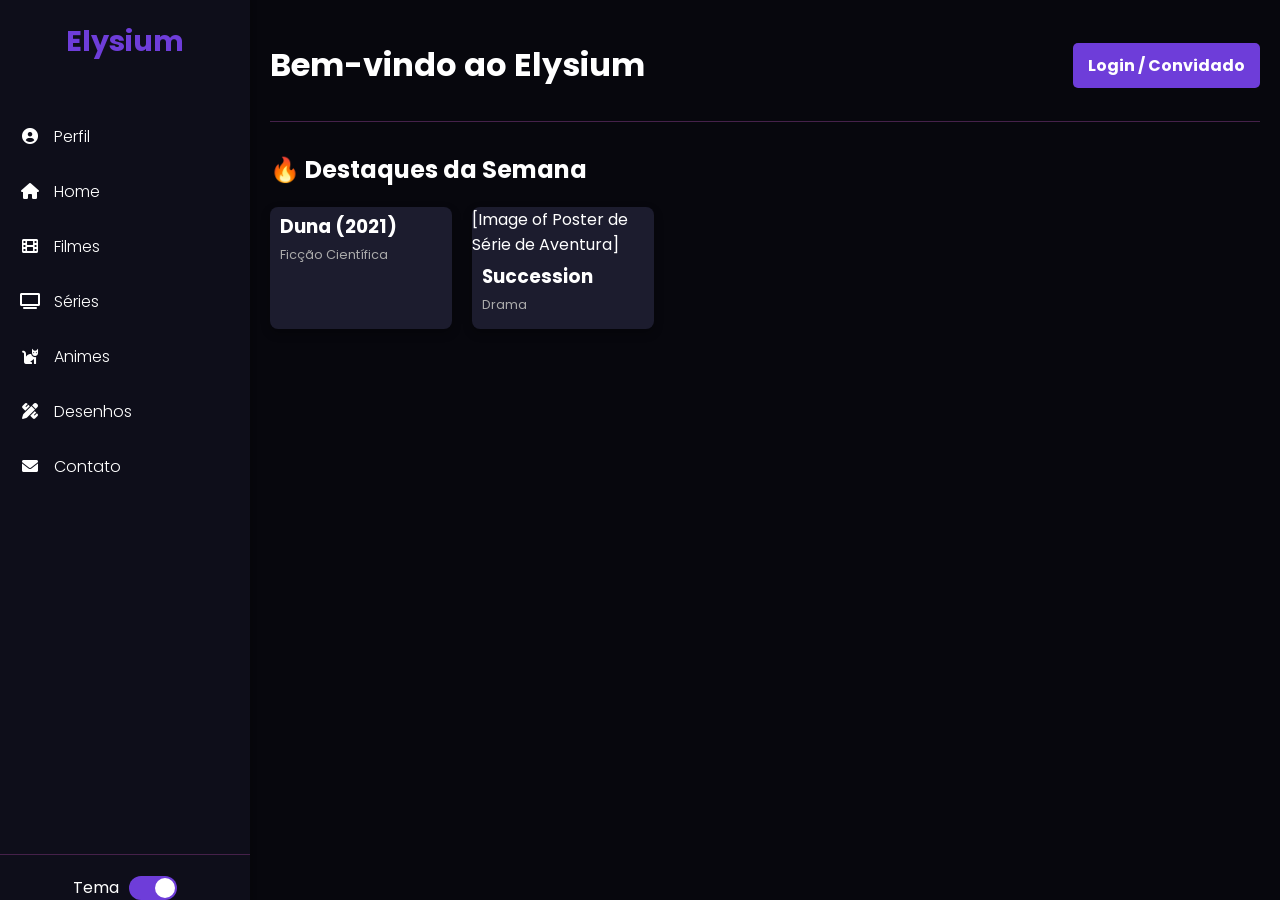
==== index.html @ 8207a184 "Add files via upload" ====
<!DOCTYPE html>
<html lang="pt-BR">
<head>
    <meta charset="UTF-8">
    <meta name="viewport" content="width=device-width, initial-scale=1.0">
    <title>Elysium | Filmes e Séries</title>
    <link href="https://fonts.googleapis.com/css2?family=Poppins:wght@300;700&display=swap" rel="stylesheet">
    <link rel="stylesheet" href="style.css">
    <link rel="stylesheet" href="https://cdnjs.cloudflare.com/ajax/libs/font-awesome/6.0.0-beta3/css/all.min.css">
</head>
<body class="dark-theme"> <nav id="sidebar">
        <div class="logo">Elysium</div>
        
        <ul>
            <li><a href="#perfil" class="nav-link"><i class="fas fa-user-circle"></i> Perfil</a></li>
            <li><a href="#home" class="nav-link"><i class="fas fa-home"></i> Home</a></li>
            <li><a href="#filmes" class="nav-link"><i class="fas fa-film"></i> Filmes</a></li>
            <li><a href="#series" class="nav-link"><i class="fas fa-tv"></i> Séries</a></li>
            <li><a href="#animes" class="nav-link"><i class="fas fa-cat"></i> Animes</a></li>
            <li><a href="#desenhos" class="nav-link"><i class="fas fa-pencil-ruler"></i> Desenhos</a></li>
            <li><a href="#contato" class="nav-link"><i class="fas fa-envelope"></i> Contato</a></li>
        </ul>

        <div class="theme-switch-wrapper">
            <span>Tema</span>
            <input type="checkbox" id="theme-switch" checked> <label for="theme-switch" class="switch-label"></label>
        </div>
    </nav>

    <main id="content">
        <header>
            <button id="menu-toggle" class="mobile-only"><i class="fas fa-bars"></i></button>
            <h1>Bem-vindo ao Elysium</h1>
            <a href="login.html" class="btn-login-guest">Login / Convidado</a>
        </header>

        <section id="home" class="active-section">
            <h2>🔥 Destaques da Semana</h2>
            <div class="content-grid">
                <div class="media-card" data-video-src="url_do_video_1.mp4">
                    
                    <h3>Duna (2021)</h3>
                    <p>Ficção Científica</p>
                </div>
                <div class="media-card" data-video-src="url_do_video_2.mp4">
                    

[Image of Poster de Série de Aventura]

                    <h3>Succession</h3>
                    <p>Drama</p>
                </div>
                </div>
        </section>

        <section id="filmes" class="hidden-section"><h2>🎬 Filmes</h2></section>
        <section id="series" class="hidden-section"><h2>📺 Séries</h2></section>
        <section id="animes" class="hidden-section"><h2>🌸 Animes</h2></section>
        <section id="desenhos" class="hidden-section"><h2>✏️ Desenhos Animados</h2></section>
        <section id="contato" class="hidden-section"><h2>✉️ Contato</h2></section>
        <section id="perfil" class="hidden-section"><h2>👤 Meu Perfil</h2></section>
    </main>

    <div id="video-modal" class="modal">
        <div class="modal-content">
            <span class="close-btn">&times;</span>
            <div class="video-player">
                <iframe id="video-frame" src="" frameborder="0" allowfullscreen></iframe>
            </div>
        </div>
    </div>

    <script src="script.js"></script>
</body>
</html>
---- style.css ----
/* Importando a Fonte Poppins */
body {
    font-family: 'Poppins', sans-serif;
    margin: 0;
    padding: 0;
    min-height: 100vh; /* Garante que o corpo ocupe toda a altura */
    transition: background-color 0.4s, color 0.4s; /* Transição suave para a mudança de tema */
    display: flex; /* Habilita o layout flexível para o menu e conteúdo */
}

/* 4. Paleta de Cores e Temas */

/* Cores Base da Paleta */
:root {
    --primary-color: #6E3DD9; /* Roxo principal, inspirado na HBO Max */
    --secondary-color: #45214A; /* Roxo escuro para detalhes */
    --accent-color: #f7b731; /* Cor de destaque (opcional para botões) */
    --text-light: #ffffff; /* Texto claro */
    --text-dark: #000000; /* Texto escuro */
}

/* Tema DARK */
.dark-theme {
    --bg-main: #07070D; /* Fundo principal escuro */
    --bg-card: #1c1c2e; /* Fundo de cards/elementos */
    --bg-sidebar: #0e0e1a; /* Fundo da barra lateral */
    --text-color: var(--text-light);
    --hover-color: var(--primary-color);
}

/* Tema LIGHT */
.light-theme {
    --bg-main: #f0f0f5;
    --bg-card: #ffffff;
    --bg-sidebar: #ffffff;
    --text-color: var(--text-dark);
    --hover-color: var(--secondary-color);
}

/* 2. Responsividade e Layout Principal */

/* Sidebar - Menu Lateral */
#sidebar {
    width: 250px;
    background-color: var(--bg-sidebar);
    color: var(--text-color);
    padding: 20px 0;
    box-shadow: 2px 0 5px rgba(0, 0, 0, 0.2);
    display: flex;
    flex-direction: column;
    position: fixed; /* Fixa o menu lateral */
    height: 100%;
    z-index: 1000;
    transition: transform 0.3s ease-in-out; /* Para animação mobile */
}

.logo {
    font-weight: 700; /* Poppins Bold */
    font-size: 1.8em;
    text-align: center;
    color: var(--primary-color);
    margin-bottom: 30px;
}

#sidebar ul {
    list-style: none;
    padding: 0;
    flex-grow: 1;
}

#sidebar ul li a {
    display: block;
    padding: 15px 20px;
    text-decoration: none;
    color: var(--text-color);
    font-weight: 300; /* Poppins Light */
    transition: background-color 0.3s, color 0.3s; /* 3. Animação suave */
}

#sidebar ul li a:hover {
    background-color: var(--primary-color);
    color: var(--text-light);
}

#sidebar ul li a i {
    margin-right: 10px;
    width: 20px; /* Garante alinhamento dos ícones */
    text-align: center;
}

/* Conteúdo Principal */
#content {
    flex-grow: 1;
    margin-left: 250px; /* Espaço para a sidebar fixa */
    background-color: var(--bg-main);
    color: var(--text-color);
    padding: 20px;
    width: calc(100% - 250px);
    transition: margin-left 0.3s ease-in-out; /* Para animação mobile */
}

#content header {
    display: flex;
    justify-content: space-between;
    align-items: center;
    margin-bottom: 30px;
    padding-bottom: 10px;
    border-bottom: 1px solid var(--secondary-color);
}

.btn-login-guest {
    background-color: var(--primary-color);
    color: var(--text-light);
    padding: 10px 15px;
    text-decoration: none;
    border-radius: 5px;
    font-weight: 700;
    transition: background-color 0.3s;
}

.btn-login-guest:hover {
    background-color: var(--secondary-color);
}

/* Seções de Conteúdo (Animação de Redirecionamento) */
.hidden-section {
    display: none;
    opacity: 0;
    transition: opacity 0.5s ease;
}

.active-section {
    display: block;
    opacity: 1;
    animation: fadeIn 0.5s ease-in-out; /* 3. Animação de redirecionamento */
}

@keyframes fadeIn {
    from { opacity: 0; transform: translateY(10px); }
    to { opacity: 1; transform: translateY(0); }
}

/* Grid de Conteúdo (Filmes/Séries) */
.content-grid {
    display: grid;
    grid-template-columns: repeat(auto-fill, minmax(180px, 1fr));
    gap: 20px;
}

.media-card {
    background-color: var(--bg-card);
    border-radius: 8px;
    overflow: hidden;
    cursor: pointer;
    box-shadow: 0 4px 10px rgba(0, 0, 0, 0.3);
    transition: transform 0.3s, box-shadow 0.3s;
}

.media-card:hover {
    transform: translateY(-5px);
    box-shadow: 0 8px 15px rgba(0, 0, 0, 0.5);
}

.media-card h3, .media-card p {
    padding: 0 10px;
    margin: 5px 0;
}

.media-card p {
    font-size: 0.8em;
    color: #aaa;
    padding-bottom: 10px;
}

/* 5. Estilo do Player Sobreposto (Modal) */
.modal {
    display: none; /* Escondido por padrão */
    position: fixed;
    z-index: 2000;
    left: 0;
    top: 0;
    width: 100%;
    height: 100%;
    overflow: auto;
    background-color: rgba(0, 0, 0, 0.95); /* Fundo escuro semi-transparente */
}

.modal-content {
    background-color: #000;
    margin: 5% auto; /* 5% do topo e centralizado */
    padding: 20px;
    border-radius: 10px;
    width: 90%;
    max-width: 1200px; /* Largura máxima do player */
    position: relative;
    box-shadow: 0 5px 15px rgba(0, 0, 0, 0.5);
}

.close-btn {
    color: #aaa;
    float: right;
    font-size: 35px;
    font-weight: bold;
    cursor: pointer;
    position: absolute;
    top: 10px;
    right: 25px;
    z-index: 2001;
}

.close-btn:hover,
.close-btn:focus {
    color: var(--primary-color);
    text-decoration: none;
}

.video-player {
    position: relative;
    padding-bottom: 56.25%; /* Proporção 16:9 */
    height: 0;
    overflow: hidden;
}

.video-player iframe {
    position: absolute;
    top: 0;
    left: 0;
    width: 100%;
    height: 100%;
}

/* Alternador de Tema (Theme Switch) */
.theme-switch-wrapper {
    display: flex;
    align-items: center;
    justify-content: center;
    margin-top: auto; /* Empurra para o final da sidebar */
    padding: 20px 0;
    border-top: 1px solid var(--secondary-color);
}

.theme-switch-wrapper span {
    margin-right: 10px;
}

.switch-label {
    display: inline-block;
    width: 48px;
    height: 24px;
    background-color: #ccc;
    border-radius: 12px;
    position: relative;
    cursor: pointer;
    transition: background-color 0.3s;
}

#theme-switch {
    display: none;
}

.switch-label::after {
    content: '';
    position: absolute;
    width: 20px;
    height: 20px;
    border-radius: 50%;
    background-color: var(--text-light);
    top: 2px;
    left: 2px;
    transition: transform 0.3s;
}

#theme-switch:checked + .switch-label {
    background-color: var(--primary-color); /* Roxo quando Dark (checado) */
}

#theme-switch:checked + .switch-label::after {
    transform: translateX(24px); /* Move para a direita no tema Dark */
    background-color: #fff;
}


/* 2. Responsividade */

.mobile-only {
    display: none; /* Esconde o botão de toggle em desktops */
}

/* Para telas menores que 768px (Tablets e Smartphones) */
@media (max-width: 768px) {
    /* Menu lateral */
    #sidebar {
        width: 200px; /* Largura menor no mobile */
        transform: translateX(-200px); /* Esconde o menu fora da tela */
    }

    /* Mostrar a sidebar quando a classe 'active' for adicionada pelo JS */
    #sidebar.active {
        transform: translateX(0);
    }
    
    /* Conteúdo principal ocupa 100% da largura, sem margem */
    #content {
        margin-left: 0; 
        width: 100%;
    }

    /* Traz o botão de menu de volta no mobile */
    .mobile-only {
        display: block;
        background: none;
        border: none;
        color: var(--text-color);
        font-size: 1.5em;
        cursor: pointer;
        padding: 0;
    }

    /* Ajuste para o cabeçalho no mobile */
    #content header h1 {
        font-size: 1.2em;
        margin-right: auto; /* Empurra o botão de login */
    }
    
    .btn-login-guest {
        padding: 8px 12px;
        font-size: 0.9em;
    }
}
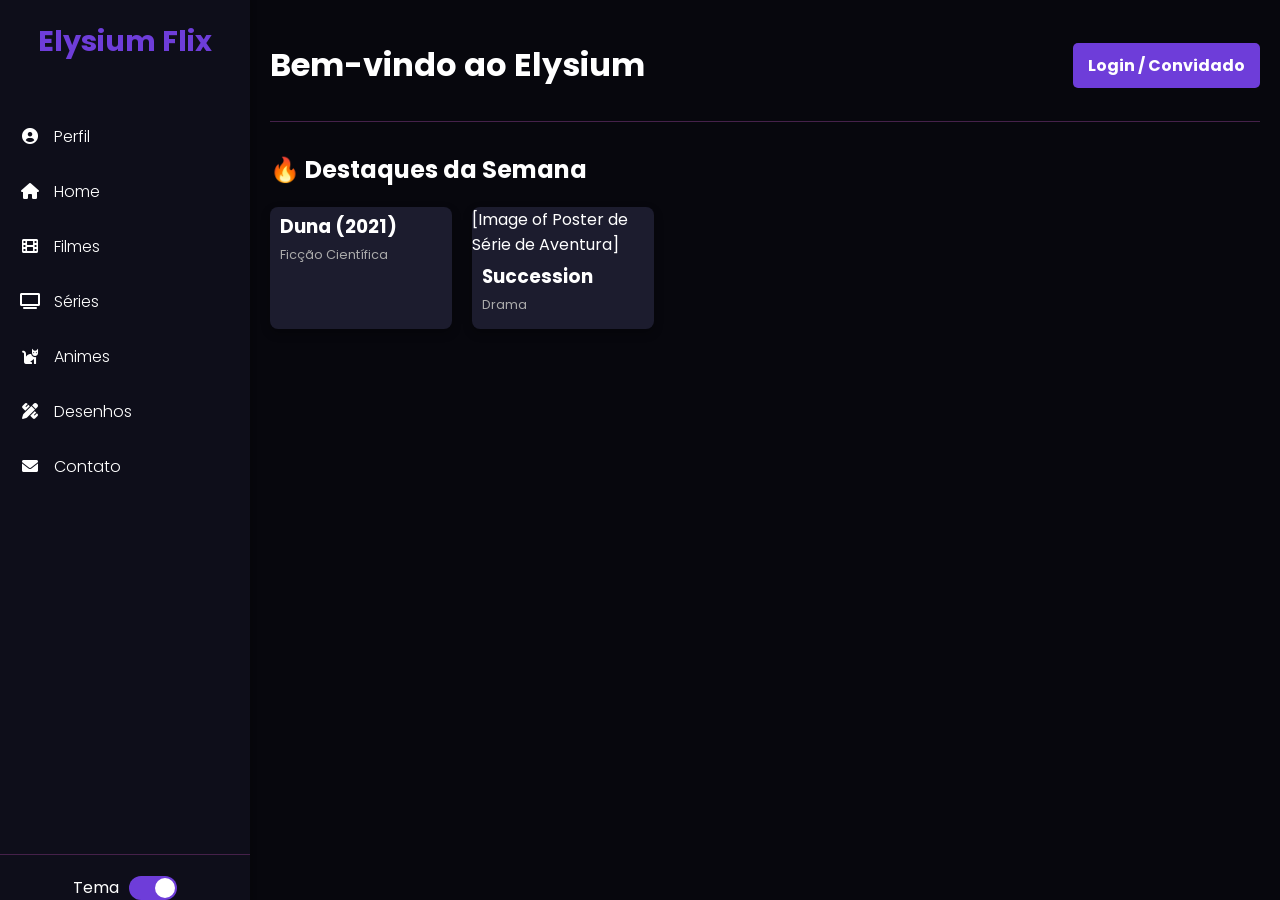
==== commit 7f65647a: "Update index.html" ====
--- a/index.html
+++ b/index.html
@@ -3,13 +3,13 @@
 <head>
     <meta charset="UTF-8">
     <meta name="viewport" content="width=device-width, initial-scale=1.0">
-    <title>Elysium | Filmes e Séries</title>
+    <title>Elysium Flix | Filmes e Séries</title>
     <link href="https://fonts.googleapis.com/css2?family=Poppins:wght@300;700&display=swap" rel="stylesheet">
     <link rel="stylesheet" href="style.css">
     <link rel="stylesheet" href="https://cdnjs.cloudflare.com/ajax/libs/font-awesome/6.0.0-beta3/css/all.min.css">
 </head>
 <body class="dark-theme"> <nav id="sidebar">
-        <div class="logo">Elysium</div>
+        <div class="logo">Elysium Flix</div>
         
         <ul>
             <li><a href="#perfil" class="nav-link"><i class="fas fa-user-circle"></i> Perfil</a></li>
@@ -72,4 +72,5 @@
 
     <script src="script.js"></script>
 </body>
-</html>+
+</html>
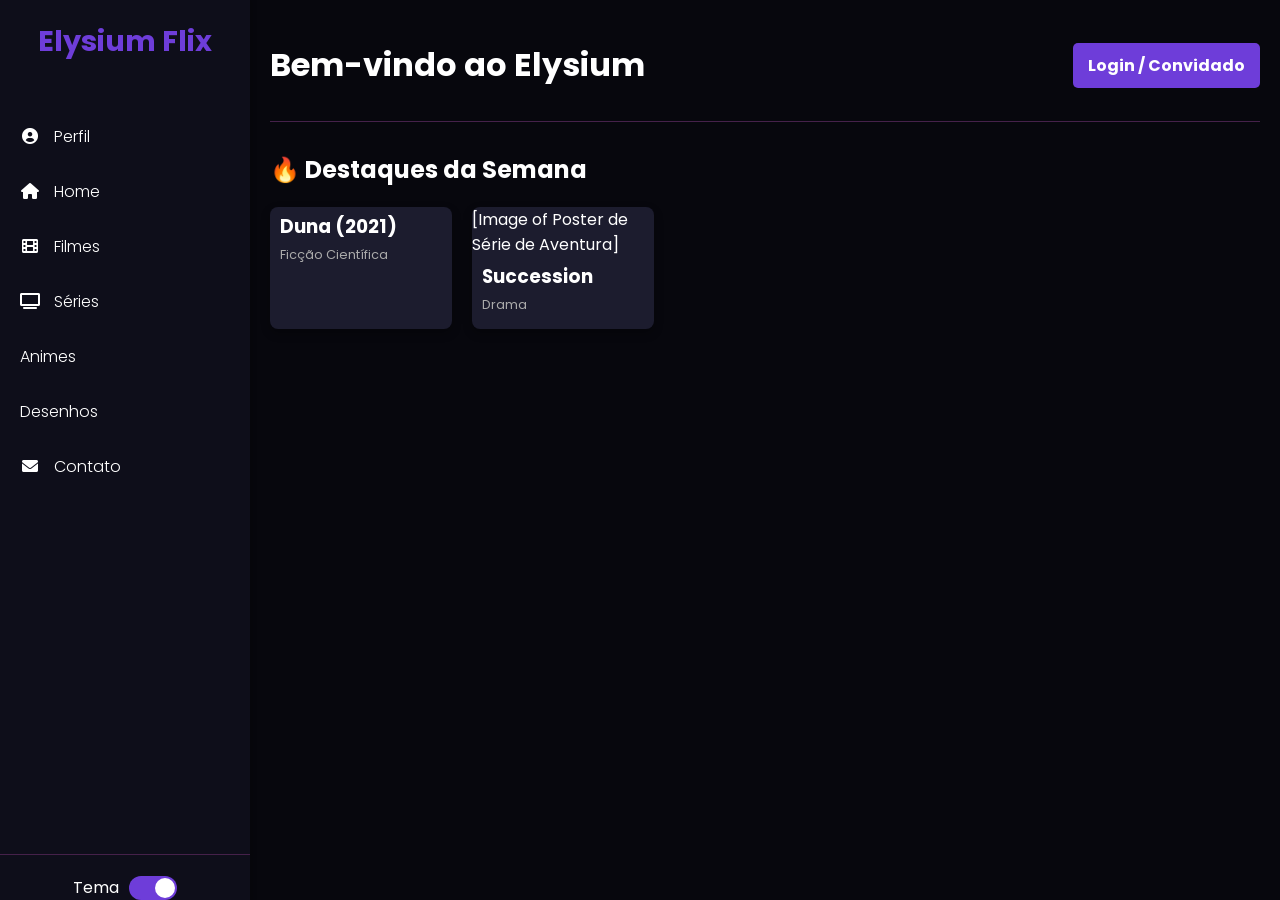
==== commit 353c4459: "Update index.html" ====
--- a/index.html
+++ b/index.html
@@ -16,8 +16,8 @@
             <li><a href="#home" class="nav-link"><i class="fas fa-home"></i> Home</a></li>
             <li><a href="#filmes" class="nav-link"><i class="fas fa-film"></i> Filmes</a></li>
             <li><a href="#series" class="nav-link"><i class="fas fa-tv"></i> Séries</a></li>
-            <li><a href="#animes" class="nav-link"><i class="fas fa-cat"></i> Animes</a></li>
-            <li><a href="#desenhos" class="nav-link"><i class="fas fa-pencil-ruler"></i> Desenhos</a></li>
+            <li><a href="#animes" class="nav-link"> Animes</a></li>
+            <li><a href="#desenhos" class="nav-link"> Desenhos</a></li>
             <li><a href="#contato" class="nav-link"><i class="fas fa-envelope"></i> Contato</a></li>
         </ul>
 
@@ -55,8 +55,8 @@
 
         <section id="filmes" class="hidden-section"><h2>🎬 Filmes</h2></section>
         <section id="series" class="hidden-section"><h2>📺 Séries</h2></section>
-        <section id="animes" class="hidden-section"><h2>🌸 Animes</h2></section>
-        <section id="desenhos" class="hidden-section"><h2>✏️ Desenhos Animados</h2></section>
+        <section id="animes" class="hidden-section"><h2> Animes</h2></section>
+        <section id="desenhos" class="hidden-section"><h2> Desenhos Animados</h2></section>
         <section id="contato" class="hidden-section"><h2>✉️ Contato</h2></section>
         <section id="perfil" class="hidden-section"><h2>👤 Meu Perfil</h2></section>
     </main>
@@ -74,3 +74,5 @@
 </body>
 
 </html>
+
+
